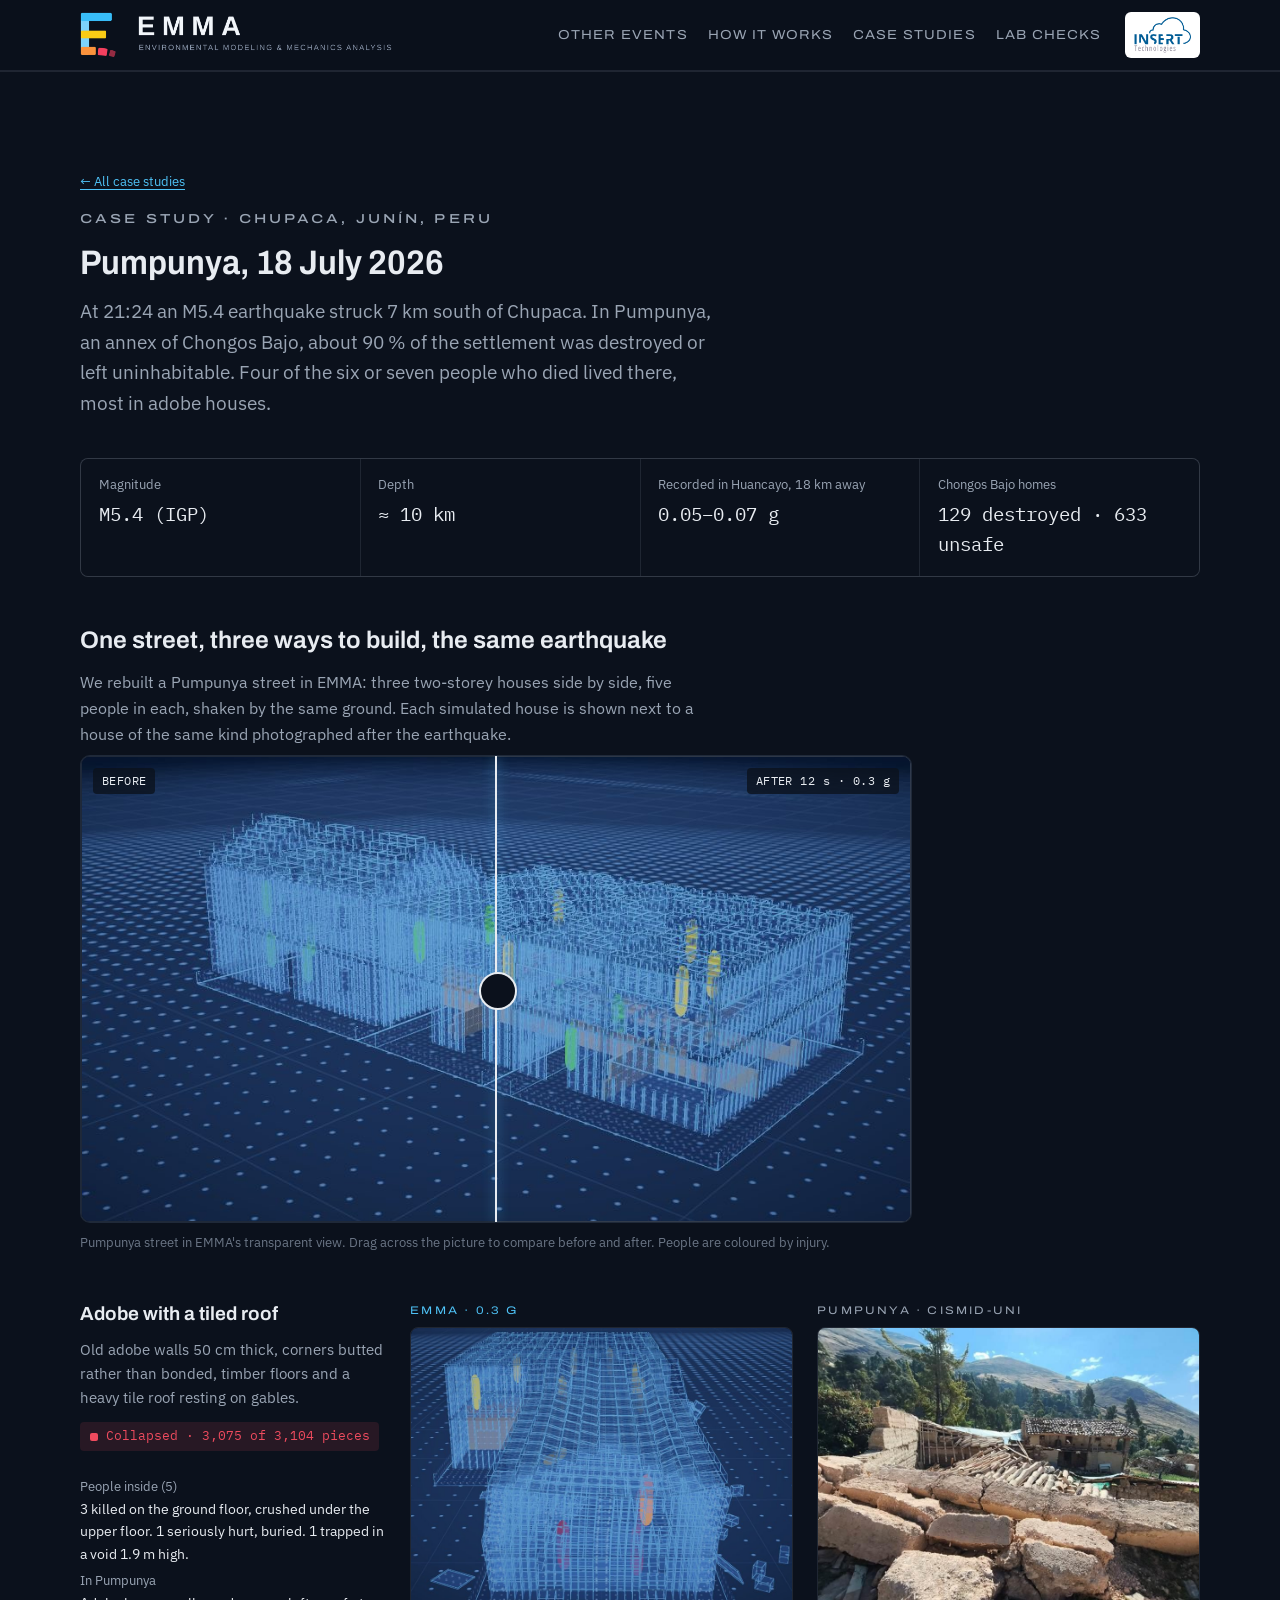
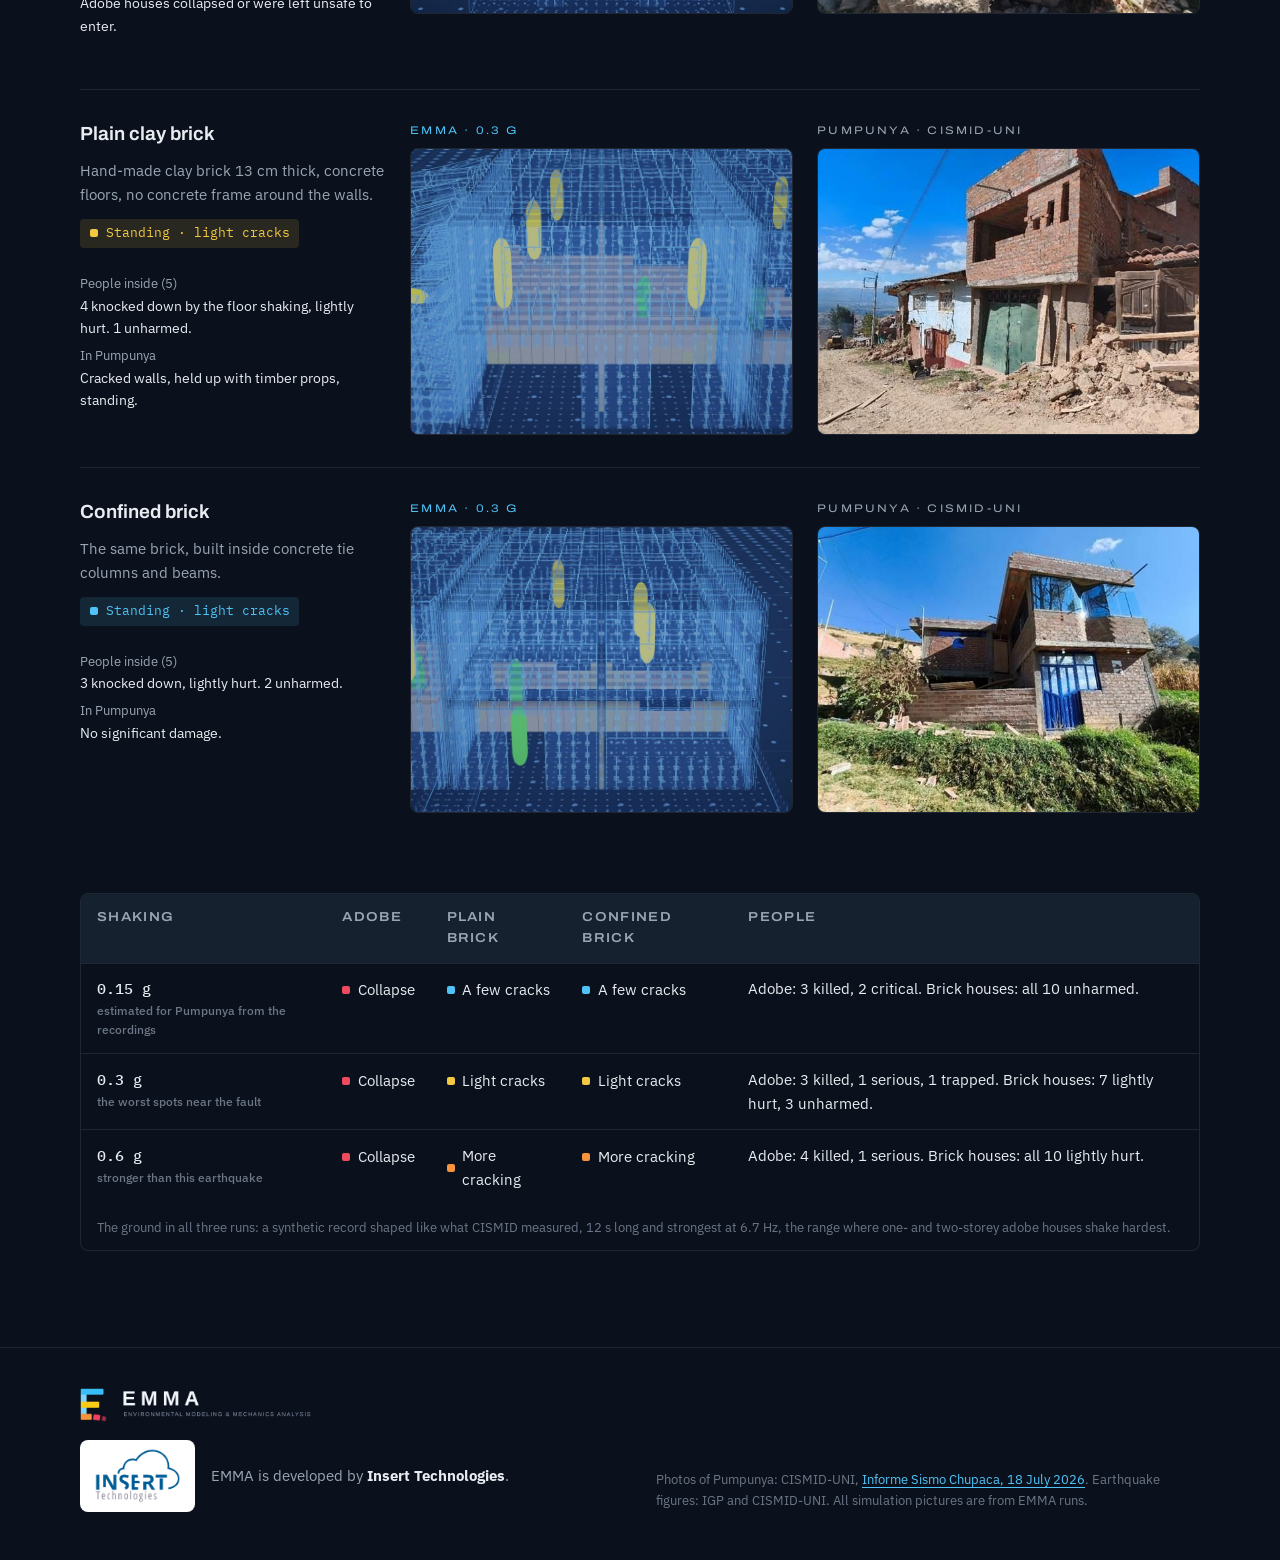
==== pumpunya.html @ f1892a63 "Page comments: one wave then the collapse as the hero video, reworded opening and steps, "Any struct" ====
<!doctype html>
<html lang="en">
<head>
<meta charset="utf-8">
<meta name="viewport" content="width=device-width, initial-scale=1, viewport-fit=cover">
<meta name="theme-color" content="#0b111c">
<meta property="og:title" content="Pumpunya, Peru: one street, three ways to build · EMMA">
<meta property="og:description" content="The Chupaca M5.4 earthquake of 18 July 2026 rebuilt in EMMA: adobe, plain brick and confined brick houses side by side under the same shaking.">
<meta property="og:image" content="https://emmadynamics.com/assets/street-after.jpg">
<link rel="icon" type="image/png" href="assets/emma-icon.png">
<title>Pumpunya, Peru · EMMA</title>
<meta name="description" content="EMMA case study: Pumpunya, Chupaca, Peru, 18 July 2026. Adobe, plain brick and confined brick houses under the same earthquake.">
<link rel="preconnect" href="https://fonts.googleapis.com">
<link rel="preconnect" href="https://fonts.gstatic.com" crossorigin>
<link rel="stylesheet" href="https://fonts.googleapis.com/css2?family=Archivo:wdth,wght@62..125,300..800&family=IBM+Plex+Mono:wght@400;500&family=IBM+Plex+Sans:wght@400;500;600&display=swap">
<link rel="stylesheet" href="assets/site.css">
</head>
<body>

<header class="top">
  <div class="wrap">
    <a href="index.html" aria-label="EMMA, the main page"><img class="lockup" src="assets/emma-lockup-horizontal-dark.png" alt="EMMA - Environmental Modeling &amp; Mechanics Analysis" width="1200" height="177"></a>
    <div class="right">
      <nav aria-label="Sections">
        <a href="index.html#events">Other events</a>
        <a href="index.html#how">How it works</a>
        <a href="index.html#cases">Case studies</a>
        <a href="index.html#checks">Lab checks</a>
      </nav>
      <a class="maker" href="#made-by" aria-label="Insert Technologies"><img src="assets/insert-tech-logo.png" alt="Insert Technologies" width="216" height="139"></a>
    </div>
  </div>
</header>

<main id="top">
  <section class="band" id="pumpunya">
    <div class="wrap">
      <a class="back" href="index.html#cases">&larr; All case studies</a>
      <div class="section-head">
        <span class="eyebrow">Case study · Chupaca, Junín, Peru</span>
        <h2>Pumpunya, 18 July 2026</h2>
        <p class="lead">At 21:24 an M5.4 earthquake struck 7 km south of Chupaca. In Pumpunya, an annex of Chongos Bajo, about 90&nbsp;% of the settlement was destroyed or left uninhabitable. Four of the six or seven people who died lived there, most in adobe houses.</p>
      </div>
      <dl class="facts">
        <div><dt>Magnitude</dt><dd>M5.4 (IGP)</dd></div>
        <div><dt>Depth</dt><dd>≈ 10 km</dd></div>
        <div><dt>Recorded in Huancayo, 18 km away</dt><dd>0.05–0.07 g</dd></div>
        <div><dt>Chongos Bajo homes</dt><dd>129 destroyed · 633 unsafe</dd></div>
      </dl>

      <div class="section-head" style="margin-bottom:0.5rem">
        <h3 style="font-size:var(--s2)">One street, three ways to build, the same earthquake</h3>
        <p class="measure" style="color:var(--muted)">We rebuilt a Pumpunya street in EMMA: three two-storey houses side by side, five people in each, shaken by the same ground. Each simulated house is shown next to a house of the same kind photographed after the earthquake.</p>
      </div>

      <figure class="pic" style="margin:0 0 1rem; max-width:52rem">
        <div class="compare" id="compare" style="--cut: 50%">
          <img src="assets/street-before.jpg" alt="Simulated Pumpunya street before the earthquake: three two-storey houses, every person shown in green" width="960" height="540">
          <img class="after" src="assets/street-after.jpg" alt="The same street after 12 seconds of shaking: the adobe house on the left has come down, the two brick houses stand" width="960" height="540">
          <div class="divider" aria-hidden="true"></div>
          <span class="tag l">BEFORE</span>
          <span class="tag r">AFTER 12 s · 0.3 g</span>
          <input type="range" id="compare-range" min="0" max="100" value="50" aria-label="Drag to compare the street before and after the earthquake">
        </div>
        <figcaption>Pumpunya street in EMMA's transparent view. Drag across the picture to compare before and after. People are coloured by injury.</figcaption>
      </figure>

      <article class="house">
        <div class="about">
          <h3>Adobe with a tiled roof</h3>
          <p>Old adobe walls 50 cm thick, corners butted rather than bonded, timber floors and a heavy tile roof resting on gables.</p>
          <span class="verdict v-red">Collapsed · 3,075 of 3,104 pieces</span>
          <dl class="people">
            <dt>People inside (5)</dt><dd>3 killed on the ground floor, crushed under the upper floor. 1 seriously hurt, buried. 1 trapped in a void 1.9 m high.</dd>
            <dt>In Pumpunya</dt><dd>Adobe houses collapsed or were left unsafe to enter.</dd>
          </dl>
        </div>
        <figure class="pic"><div class="who sim">EMMA · 0.3 g</div><img src="assets/sim-adobe.jpg" alt="Simulated adobe house after the earthquake: the roof has dropped onto the ground floor; red figures inside" width="900" height="720" loading="lazy"></figure>
        <figure class="pic"><div class="who">Pumpunya · CISMID-UNI</div><img src="assets/real-adobe.jpg" alt="Collapsed adobe house in Pumpunya: walls fallen outward, tiled roof on the ground" width="850" height="638" loading="lazy"></figure>
      </article>

      <article class="house">
        <div class="about">
          <h3>Plain clay brick</h3>
          <p>Hand-made clay brick 13 cm thick, concrete floors, no concrete frame around the walls.</p>
          <span class="verdict v-yellow">Standing · light cracks</span>
          <dl class="people">
            <dt>People inside (5)</dt><dd>4 knocked down by the floor shaking, lightly hurt. 1 unharmed.</dd>
            <dt>In Pumpunya</dt><dd>Cracked walls, held up with timber props, standing.</dd>
          </dl>
        </div>
        <figure class="pic"><div class="who sim">EMMA · 0.3 g</div><img src="assets/sim-brick.jpg" alt="Simulated plain brick house after the earthquake, standing, people inside shown in yellow" width="800" height="760" loading="lazy"></figure>
        <figure class="pic"><div class="who">Pumpunya · CISMID-UNI</div><img src="assets/real-brick.jpg" alt="Two-storey unconfined brick house in Pumpunya, cracked and propped" width="576" height="432" loading="lazy"></figure>
      </article>

      <article class="house">
        <div class="about">
          <h3>Confined brick</h3>
          <p>The same brick, built inside concrete tie columns and beams.</p>
          <span class="verdict v-cyan">Standing · light cracks</span>
          <dl class="people">
            <dt>People inside (5)</dt><dd>3 knocked down, lightly hurt. 2 unharmed.</dd>
            <dt>In Pumpunya</dt><dd>No significant damage.</dd>
          </dl>
        </div>
        <figure class="pic"><div class="who sim">EMMA · 0.3 g</div><img src="assets/sim-confined.jpg" alt="Simulated confined brick house after the earthquake, standing, people inside shown in green and yellow" width="840" height="750" loading="lazy"></figure>
        <figure class="pic"><div class="who">Pumpunya · CISMID-UNI</div><img src="assets/real-confined.jpg" alt="Two-storey confined brick house in Pumpunya with no significant damage" width="576" height="432" loading="lazy"></figure>
      </article>

      <div class="levels-wrap">
        <table>
          <caption class="caption" style="caption-side:bottom; text-align:left; padding:0.75rem 1rem">The ground in all three runs: a synthetic record shaped like what CISMID measured, 12 s long and strongest at 6.7 Hz, the range where one- and two-storey adobe houses shake hardest.</caption>
          <thead>
            <tr><th scope="col">Shaking</th><th scope="col">Adobe</th><th scope="col">Plain brick</th><th scope="col">Confined brick</th><th scope="col">People</th></tr>
          </thead>
          <tbody>
            <tr>
              <th scope="row">0.15 g<small>estimated for Pumpunya from the recordings</small></th>
              <td><span class="cell c-red">Collapse</span></td><td><span class="cell c-cyan">A few cracks</span></td><td><span class="cell c-cyan">A few cracks</span></td>
              <td>Adobe: 3 killed, 2 critical. Brick houses: all 10 unharmed.</td>
            </tr>
            <tr>
              <th scope="row">0.3 g<small>the worst spots near the fault</small></th>
              <td><span class="cell c-red">Collapse</span></td><td><span class="cell c-yellow">Light cracks</span></td><td><span class="cell c-yellow">Light cracks</span></td>
              <td>Adobe: 3 killed, 1 serious, 1 trapped. Brick houses: 7 lightly hurt, 3 unharmed.</td>
            </tr>
            <tr>
              <th scope="row">0.6 g<small>stronger than this earthquake</small></th>
              <td><span class="cell c-red">Collapse</span></td><td><span class="cell c-orange">More cracking</span></td><td><span class="cell c-orange">More cracking</span></td>
              <td>Adobe: 4 killed, 1 serious. Brick houses: all 10 lightly hurt.</td>
            </tr>
          </tbody>
        </table>
      </div>
    </div>
  </section>

</main>

<footer>
  <div class="wrap">
    <div class="brand">
      <img class="lockup" src="assets/emma-lockup-horizontal-dark.png" alt="EMMA - Environmental Modeling &amp; Mechanics Analysis" width="1200" height="177" loading="lazy">
      <div class="made-by" id="made-by">
        <span class="maker"><img src="assets/insert-tech-logo.png" alt="Insert Technologies" width="216" height="139" loading="lazy"></span>
        <p>EMMA is developed by <b style="color:var(--fg)">Insert Technologies</b>.</p>
      </div>
    </div>
    <p>Photos of Pumpunya: CISMID-UNI, <a href="https://www.cismid.uni.edu.pe/wp-content/uploads/2026/08/Informe_SismoChupaca_20260718_v2.pdf">Informe Sismo Chupaca, 18 July 2026</a>. Earthquake figures: IGP and CISMID-UNI. All simulation pictures are from EMMA runs.</p>
  </div>
</footer>

<script>
(function () {
  var box = document.getElementById('compare');
  var range = document.getElementById('compare-range');
  if (!box || !range) return;
  var tagL = box.querySelector('.tag.l'), tagR = box.querySelector('.tag.r');
  function set(v) {
    box.style.setProperty('--cut', v + '%');
    // A label stays only while its side of the picture is showing.
    if (tagL) tagL.style.opacity = v < 18 ? 0 : 1;
    if (tagR) tagR.style.opacity = v > 82 ? 0 : 1;
  }
  range.addEventListener('input', function () { set(range.value); });
  set(range.value);
})();
</script>

</body>
</html>
---- assets/site.css ----
/* Layout: the page reads like one of EMMA's own run reports - a dark review screen, a damage
   ramp from cyan (intact) to red (lost) as the only accent, and the numbers set in mono. */
:root {
  --bg: #0b111c;        /* the app's backdrop */
  --panel: #111a28;
  --panel-2: #16212f;
  --line: rgba(214, 226, 240, 0.10);
  --fg: #e8ecf1;
  --muted: #9aa5b4;
  --faint: #6b7686;
  --cyan: #4fc3f7;
  --yellow: #f5c842;
  --orange: #f5943c;
  --red: #ee4b5e;
  --ramp: linear-gradient(90deg, var(--cyan), var(--yellow) 33%, var(--orange) 66%, var(--red));

  --display: "Archivo", "Helvetica Neue", Arial, sans-serif;
  --body: "IBM Plex Sans", "Helvetica Neue", Arial, sans-serif;
  --mono: "IBM Plex Mono", ui-monospace, Menlo, monospace;

  --s-1: 0.8125rem; --s0: 1rem; --s1: 1.1875rem; --s2: 1.5rem; --s3: 2.125rem; --s4: clamp(2.25rem, 5.2vw, 3.875rem);
  --wrap: 72rem;
  color-scheme: dark;
}
* { box-sizing: border-box; }
html { scroll-behavior: smooth; }
@media (prefers-reduced-motion: reduce) { html { scroll-behavior: auto; } *, *::before, *::after { animation: none !important; transition: none !important; } }
body {
  background: var(--bg); color: var(--fg);
  font-family: var(--body); font-size: var(--s0); line-height: 1.6;
  -webkit-font-smoothing: antialiased;
}
body::before { content: ""; position: fixed; inset: 0 0 auto; height: env(safe-area-inset-top, 0px); z-index: 10; background: var(--bg); }
a { color: var(--cyan); text-underline-offset: 3px; }
a:focus-visible, button:focus-visible, input:focus-visible { outline: 2px solid var(--yellow); outline-offset: 3px; }
img { display: block; max-width: 100%; height: auto; }

.wrap {
  max-width: var(--wrap); margin-inline: auto;
  padding-left: max(16px, env(safe-area-inset-left, 0px));
  padding-right: max(16px, env(safe-area-inset-right, 0px));
}
.band { padding-block: clamp(3.5rem, 8vw, 6rem); border-top: 1px solid var(--line); }
.band.alt { background: var(--panel); }

.eyebrow {
  font-family: var(--display); font-stretch: 125%; font-weight: 500;
  font-size: var(--s-1); letter-spacing: 0.24em; text-transform: uppercase; color: var(--muted);
}
h1, h2, h3 { font-family: var(--display); text-wrap: balance; margin: 0; }
h1 { font-size: var(--s4); font-weight: 700; font-stretch: 88%; line-height: 1.04; letter-spacing: -0.01em; }
h2 { font-size: var(--s3); font-weight: 650; font-stretch: 92%; line-height: 1.12; }
h3 { font-size: var(--s1); font-weight: 650; line-height: 1.3; }
p { margin: 0; }
.lead { font-size: var(--s1); color: var(--muted); max-width: 40rem; }
.measure { max-width: 40rem; }
.mono { font-family: var(--mono); font-variant-numeric: tabular-nums; }
.ramp { height: 3px; background: var(--ramp); border-radius: 2px; }

/* Header */
.top { position: sticky; top: env(safe-area-inset-top, 0px); z-index: 5; background: color-mix(in srgb, var(--bg) 88%, transparent); backdrop-filter: blur(10px); border-bottom: 1px solid var(--line); }
.top .wrap { display: flex; align-items: center; justify-content: space-between; gap: 1rem; padding-block: 0.75rem; }
.top .lockup { height: 46px; width: auto; }
@media (max-width: 480px) { .top .lockup { height: 36px; } }
.top nav { display: flex; gap: 1.25rem; flex-wrap: wrap; }
.top nav a { color: var(--muted); text-decoration: none; font-size: var(--s-1); letter-spacing: 0.08em; text-transform: uppercase; font-family: var(--display); font-stretch: 112%; }
.top nav a:hover { color: var(--fg); }
@media (max-width: 640px) { .top nav { display: none; } }

/* Hero */
.hero { padding-block: clamp(2.5rem, 6vw, 4.5rem) clamp(3rem, 7vw, 5rem); }
.hero-grid { display: grid; grid-template-columns: minmax(0, 5fr) minmax(0, 7fr); gap: clamp(2rem, 4vw, 3.5rem); align-items: center; }
.hero-logo { padding-bottom: clamp(2rem, 4.5vw, 3.25rem); }
.hero-logo img { width: min(100%, 44rem); height: auto; }
.hero-text { display: flex; flex-direction: column; gap: 1.25rem; min-width: 0; }
.hero-text .ramp { width: 7rem; }
.actions { display: flex; gap: 0.75rem; flex-wrap: wrap; padding-top: 0.5rem; }
.btn { display: inline-flex; align-items: center; gap: 0.5rem; padding: 0.7rem 1.1rem; border-radius: 6px; text-decoration: none; font-weight: 600; font-size: 0.9375rem; }
.btn.primary { background: var(--cyan); color: #06121c; }
.btn.primary:hover { background: #7dd4fa; }
.btn.ghost { color: var(--fg); border: 1px solid var(--line); }
.btn.ghost:hover { border-color: var(--muted); }
@media (max-width: 880px) { .hero-grid { grid-template-columns: minmax(0, 1fr); } }

/* Before / after */
.compare { position: relative; border-radius: 10px; overflow: hidden; border: 1px solid var(--line); background: #0a1424; aspect-ratio: 16 / 9; max-width: 100%; user-select: none; }
.compare img { position: absolute; inset: 0; width: 100%; height: 100%; object-fit: cover; }
.compare .after { clip-path: inset(0 0 0 var(--cut, 50%)); }
.compare .divider { position: absolute; top: 0; bottom: 0; left: var(--cut, 50%); width: 2px; margin-left: -1px; background: var(--fg); box-shadow: 0 0 12px rgba(79, 195, 247, 0.7); pointer-events: none; }
.compare .divider::after { content: ""; position: absolute; top: 50%; left: 50%; width: 34px; height: 34px; margin: -17px 0 0 -17px; border-radius: 50%; background: var(--bg); border: 2px solid var(--fg); }
.compare .tag { transition: opacity 0.2s; position: absolute; top: 0.75rem; padding: 0.2rem 0.55rem; border-radius: 4px; background: rgba(11, 17, 28, 0.78); font-family: var(--mono); font-size: 0.75rem; letter-spacing: 0.04em; color: var(--fg); pointer-events: none; }
.compare .tag.l { left: 0.75rem; }
.compare .tag.r { right: 0.75rem; }
.compare input[type="range"] { position: absolute; inset: 0; width: 100%; height: 100%; margin: 0; opacity: 0; cursor: ew-resize; }
.compare:has(input:focus-visible) { outline: 2px solid var(--yellow); outline-offset: 3px; }
figcaption, .caption { font-size: var(--s-1); color: var(--faint); padding-top: 0.6rem; }

/* Run numbers */
.run { display: grid; grid-template-columns: repeat(5, minmax(0, 1fr)); border-block: 1px solid var(--line); }
.run div { padding: 1.1rem 1rem; border-left: 1px solid var(--line); min-width: 0; }
.run div:first-child { border-left: 0; padding-left: 0; }
.run b { display: block; font-family: var(--mono); font-weight: 500; font-size: var(--s2); color: var(--fg); font-variant-numeric: tabular-nums; }
.run span { font-size: var(--s-1); color: var(--muted); }
@media (max-width: 880px) {
  .run { grid-template-columns: repeat(2, minmax(0, 1fr)); }
  .run div { border-left: 0; border-top: 1px solid var(--line); padding-left: 0; }
  .run div:nth-child(-n+2) { border-top: 0; }
}

/* Case study */
.section-head { display: flex; flex-direction: column; gap: 0.9rem; margin-bottom: 2.5rem; }
.facts { display: grid; grid-template-columns: repeat(4, minmax(0, 1fr)); gap: 1px; background: var(--line); border: 1px solid var(--line); border-radius: 8px; overflow: hidden; margin-bottom: 3rem; }
.facts div { background: var(--bg); padding: 1rem 1.1rem; min-width: 0; }
.band.alt .facts div { background: var(--panel); }
.facts dt { font-size: var(--s-1); color: var(--muted); }
.facts dd { margin: 0.2rem 0 0; font-family: var(--mono); font-size: var(--s1); }
@media (max-width: 760px) { .facts { grid-template-columns: repeat(2, minmax(0, 1fr)); } }

.house { display: grid; grid-template-columns: minmax(0, 4fr) minmax(0, 5fr) minmax(0, 5fr); gap: 1.5rem; padding-block: 2rem; border-top: 1px solid var(--line); align-items: start; }
.house:first-of-type { border-top: 0; }
.house .about { display: flex; flex-direction: column; gap: 0.75rem; min-width: 0; }
.house .about p { color: var(--muted); font-size: 0.9375rem; }
.verdict { display: inline-flex; align-items: center; gap: 0.5rem; font-family: var(--mono); font-size: 0.8125rem; padding: 0.25rem 0.6rem; border-radius: 4px; width: fit-content; }
.verdict::before { content: ""; width: 8px; height: 8px; border-radius: 2px; background: currentColor; }
.v-red { color: var(--red); background: rgba(238, 75, 94, 0.12); }
.v-yellow { color: var(--yellow); background: rgba(245, 200, 66, 0.12); }
.v-cyan { color: var(--cyan); background: rgba(79, 195, 247, 0.12); }
.people { font-size: 0.875rem; color: var(--fg); }
.people dt { color: var(--muted); font-size: var(--s-1); }
.people dd { margin: 0 0 0.4rem; }
.pic { margin: 0; min-width: 0; }
.pic img { width: 100%; aspect-ratio: 4 / 3; object-fit: cover; border-radius: 8px; border: 1px solid var(--line); }
.pic .who { font-family: var(--display); font-stretch: 118%; font-size: 0.6875rem; letter-spacing: 0.2em; text-transform: uppercase; color: var(--muted); padding-bottom: 0.5rem; }
.pic .who.sim { color: var(--cyan); }
@media (max-width: 880px) { .house { grid-template-columns: minmax(0, 1fr) minmax(0, 1fr); } .house .about { grid-column: 1 / -1; } }
@media (max-width: 520px) { .house { grid-template-columns: minmax(0, 1fr); } }

/* Shaking levels */
.levels-wrap { overflow-x: auto; margin-top: 3rem; border: 1px solid var(--line); border-radius: 8px; }
table { border-collapse: collapse; width: 100%; min-width: 40rem; font-size: 0.9375rem; }
th, td { text-align: left; padding: 0.85rem 1rem; border-top: 1px solid var(--line); vertical-align: top; }
thead th { border-top: 0; font-family: var(--display); font-stretch: 112%; font-weight: 600; font-size: var(--s-1); letter-spacing: 0.1em; text-transform: uppercase; color: var(--muted); background: var(--panel-2); }
tbody th { font-family: var(--mono); font-weight: 500; white-space: nowrap; }
tbody th small { display: block; font-family: var(--body); color: var(--faint); font-size: 0.75rem; white-space: normal; }
.cell { display: inline-flex; align-items: center; gap: 0.45rem; }
.cell::before { content: ""; width: 8px; height: 8px; border-radius: 2px; background: var(--dot); flex: none; }
.c-red { --dot: var(--red); } .c-yellow { --dot: var(--yellow); } .c-cyan { --dot: var(--cyan); } .c-orange { --dot: var(--orange); }

/* Other events */
.events { display: grid; grid-template-columns: minmax(0, 1fr) minmax(0, 1fr); gap: 2rem; }
.event { display: flex; flex-direction: column; gap: 1rem; min-width: 0; }
.event .pair { display: grid; grid-template-columns: minmax(0, 1fr) minmax(0, 1fr); gap: 0.5rem; }
.event img { width: 100%; aspect-ratio: 1 / 1; object-fit: cover; border-radius: 8px; border: 1px solid var(--line); }
.event .wide img { aspect-ratio: 2 / 1; }
.event p { color: var(--muted); font-size: 0.9375rem; }
.event .mono { color: var(--fg); font-size: 0.875rem; }
@media (max-width: 880px) { .events { grid-template-columns: minmax(0, 1fr); } }

/* How it works - a real sequence, so it is numbered */
.steps { display: grid; grid-template-columns: repeat(4, minmax(0, 1fr)); gap: 0; counter-reset: step; }
.step { padding: 1.5rem 1.25rem 1.5rem 0; border-top: 3px solid var(--c); min-width: 0; }
.step + .step { padding-left: 1.25rem; }
.step:nth-child(1) { --c: var(--cyan); } .step:nth-child(2) { --c: var(--yellow); } .step:nth-child(3) { --c: var(--orange); } .step:nth-child(4) { --c: var(--red); }
.step .n { font-family: var(--mono); color: var(--c); font-size: var(--s-1); }
.step h3 { padding-block: 0.35rem 0.6rem; }
.step p { color: var(--muted); font-size: 0.9375rem; }
@media (max-width: 880px) { .steps { grid-template-columns: repeat(2, minmax(0, 1fr)); row-gap: 1.5rem; } .step:nth-child(3) { padding-left: 0; } }
@media (max-width: 520px) { .steps { grid-template-columns: minmax(0, 1fr); } .step + .step { padding-left: 0; } }

/* Lab checks + scope */
.two { display: grid; grid-template-columns: minmax(0, 1fr) minmax(0, 1fr); gap: clamp(2rem, 5vw, 4rem); }
@media (max-width: 880px) { .two { grid-template-columns: minmax(0, 1fr); } }
.checks { list-style: none; margin: 1.5rem 0 0; padding: 0; display: flex; flex-direction: column; }
.checks li { padding-block: 0.9rem; border-top: 1px solid var(--line); display: grid; grid-template-columns: minmax(0, 1fr) auto; gap: 0.25rem 1rem; }
.checks li:first-child { border-top: 0; }
.checks b { font-weight: 600; }
.checks span { color: var(--muted); font-size: 0.875rem; grid-column: 1; }
.checks .mono { grid-column: 2; grid-row: 1 / span 2; align-self: center; color: var(--fg); font-size: 0.875rem; text-align: right; }
.scope { display: flex; flex-direction: column; gap: 1.25rem; margin-top: 1.5rem; }
.scope h3 { font-size: var(--s0); font-family: var(--display); font-stretch: 112%; letter-spacing: 0.12em; text-transform: uppercase; }
.scope ul { margin: 0.5rem 0 0; padding-left: 1.1rem; color: var(--muted); display: flex; flex-direction: column; gap: 0.4rem; }
.scope .for h3 { color: var(--cyan); }
.scope .not h3 { color: var(--orange); }

/* Video */
.video { display: block; width: 100%; aspect-ratio: 16 / 9; max-width: 100%; border-radius: 10px; border: 1px solid var(--line); background: #05080e; object-fit: cover; }
.watch { display: grid; grid-template-columns: minmax(0, 8fr) minmax(0, 4fr); gap: clamp(1.5rem, 3vw, 2.5rem); align-items: end; }
.watch .side { display: flex; flex-direction: column; gap: 1rem; min-width: 0; }
.watch .side p { color: var(--muted); }
.watch ul { margin: 0; padding: 0; list-style: none; display: flex; flex-direction: column; gap: 0.55rem; font-size: 0.9375rem; }
.watch li { display: flex; gap: 0.6rem; align-items: baseline; }
.watch li i { width: 8px; height: 8px; border-radius: 2px; flex: none; transform: translateY(-1px); }
@media (max-width: 880px) { .watch { grid-template-columns: minmax(0, 1fr); } }
.workflow { margin-top: 2.75rem; }

/* QR start screen: shown when the page is opened with #qr, for the projector */
.qr-start { position: fixed; inset: 0; z-index: 50; background: var(--bg); display: flex; align-items: center; justify-content: center;
  padding: max(24px, env(safe-area-inset-top, 0px)) max(16px, env(safe-area-inset-right, 0px)) max(24px, env(safe-area-inset-bottom, 0px)) max(16px, env(safe-area-inset-left, 0px)); overflow-y: auto; }
.qr-inner { display: grid; grid-template-columns: auto minmax(0, 26rem); gap: clamp(2rem, 6vw, 5rem); align-items: center; }
.qr-code { background: #fff; padding: 18px; border-radius: 14px; width: min(78vw, 56vh, 440px); aspect-ratio: 1 / 1; }
.qr-code svg { display: block; width: 100%; height: 100%; }
.qr-text { display: flex; flex-direction: column; gap: 1.25rem; min-width: 0; }
.qr-text img { width: 100%; max-width: 26rem; height: auto; }
.qr-text .ramp { width: 7rem; }
.qr-text p { color: var(--muted); font-size: var(--s1); }
.qr-text .url { font-family: var(--mono); font-size: 0.875rem; color: var(--fg); word-break: break-all; }
.qr-text button { width: fit-content; cursor: pointer; border: 0; font: inherit; }
@media (max-width: 760px) { .qr-inner { grid-template-columns: minmax(0, 1fr); justify-items: center; text-align: center; } .qr-text { align-items: center; } }

/* Insert Technologies: its navy logo sits on a white panel */
.maker { display: inline-flex; align-items: center; background: #fff; border-radius: 6px; padding: 4px 8px; line-height: 0; }
.maker img { height: 38px; width: auto; }
@media (max-width: 480px) { .maker img { height: 30px; } }
.top .right { display: flex; align-items: center; gap: 1.5rem; }
.made-by { display: flex; align-items: center; gap: 1rem; flex-wrap: wrap; }
.made-by .maker { padding: 8px 14px; border-radius: 8px; }
.made-by .maker img { height: 56px; }
.made-by p { color: var(--muted); font-size: 0.9375rem; max-width: 22rem; }

/* Footer */
footer { border-top: 1px solid var(--line); padding-block: 2.5rem 3rem; }
footer .wrap { display: flex; flex-wrap: wrap; justify-content: space-between; align-items: flex-end; gap: 1.5rem; }
footer .brand { display: flex; flex-direction: column; align-items: flex-start; gap: 1.1rem; }
footer .brand img.lockup { height: 34px; width: auto; }
footer .brand img.powered { height: 13px; width: auto; }
footer p { font-size: var(--s-1); color: var(--faint); max-width: 34rem; }
/* What the Claude page host used to add: margins, safe areas, hidden */
:root { padding-top: env(safe-area-inset-top, 0px); padding-bottom: env(safe-area-inset-bottom, 0px); }
body { margin: 0; }
[hidden] { display: none !important; }

/* Case studies: a card per case on the main page, opening its own page. */
.cases { display: grid; grid-template-columns: repeat(auto-fill, minmax(min(100%, 22rem), 1fr)); gap: 2rem; }
a.case { display: flex; flex-direction: column; gap: 0.9rem; color: inherit; text-decoration: none; border: 1px solid var(--line); border-radius: 12px; padding: 1rem; background: rgba(255,255,255,0.02); transition: border-color 0.2s, transform 0.2s; }
a.case:hover, a.case:focus-visible { border-color: var(--cyan, #5ad1e6); transform: translateY(-2px); }
a.case img { width: 100%; aspect-ratio: 16 / 9; object-fit: cover; border-radius: 8px; border: 1px solid var(--line); }
a.case p { color: var(--muted); font-size: 0.9375rem; margin: 0; }
a.case .mono { color: var(--fg); font-size: 0.875rem; }
a.case .open { margin-top: auto; align-self: flex-start; }
.back { display: inline-block; margin-bottom: 1rem; font-size: var(--s-1); }
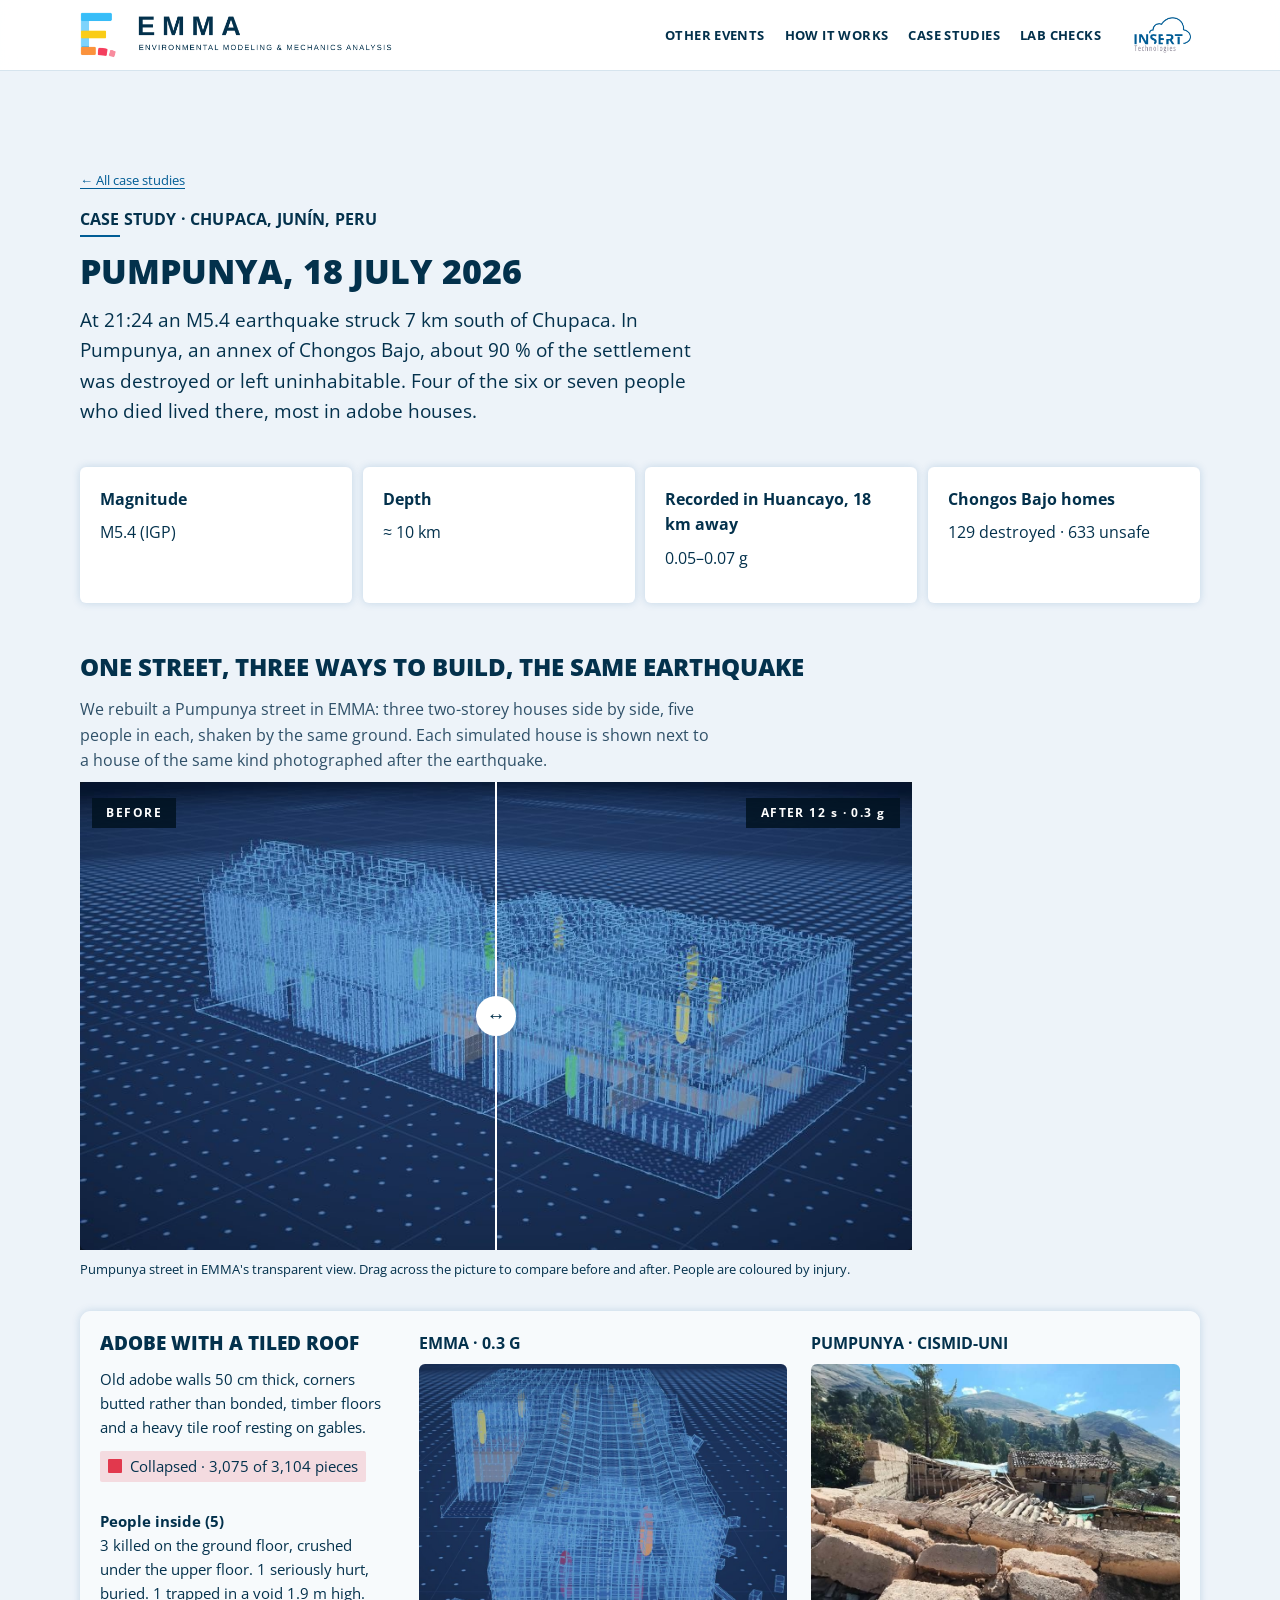
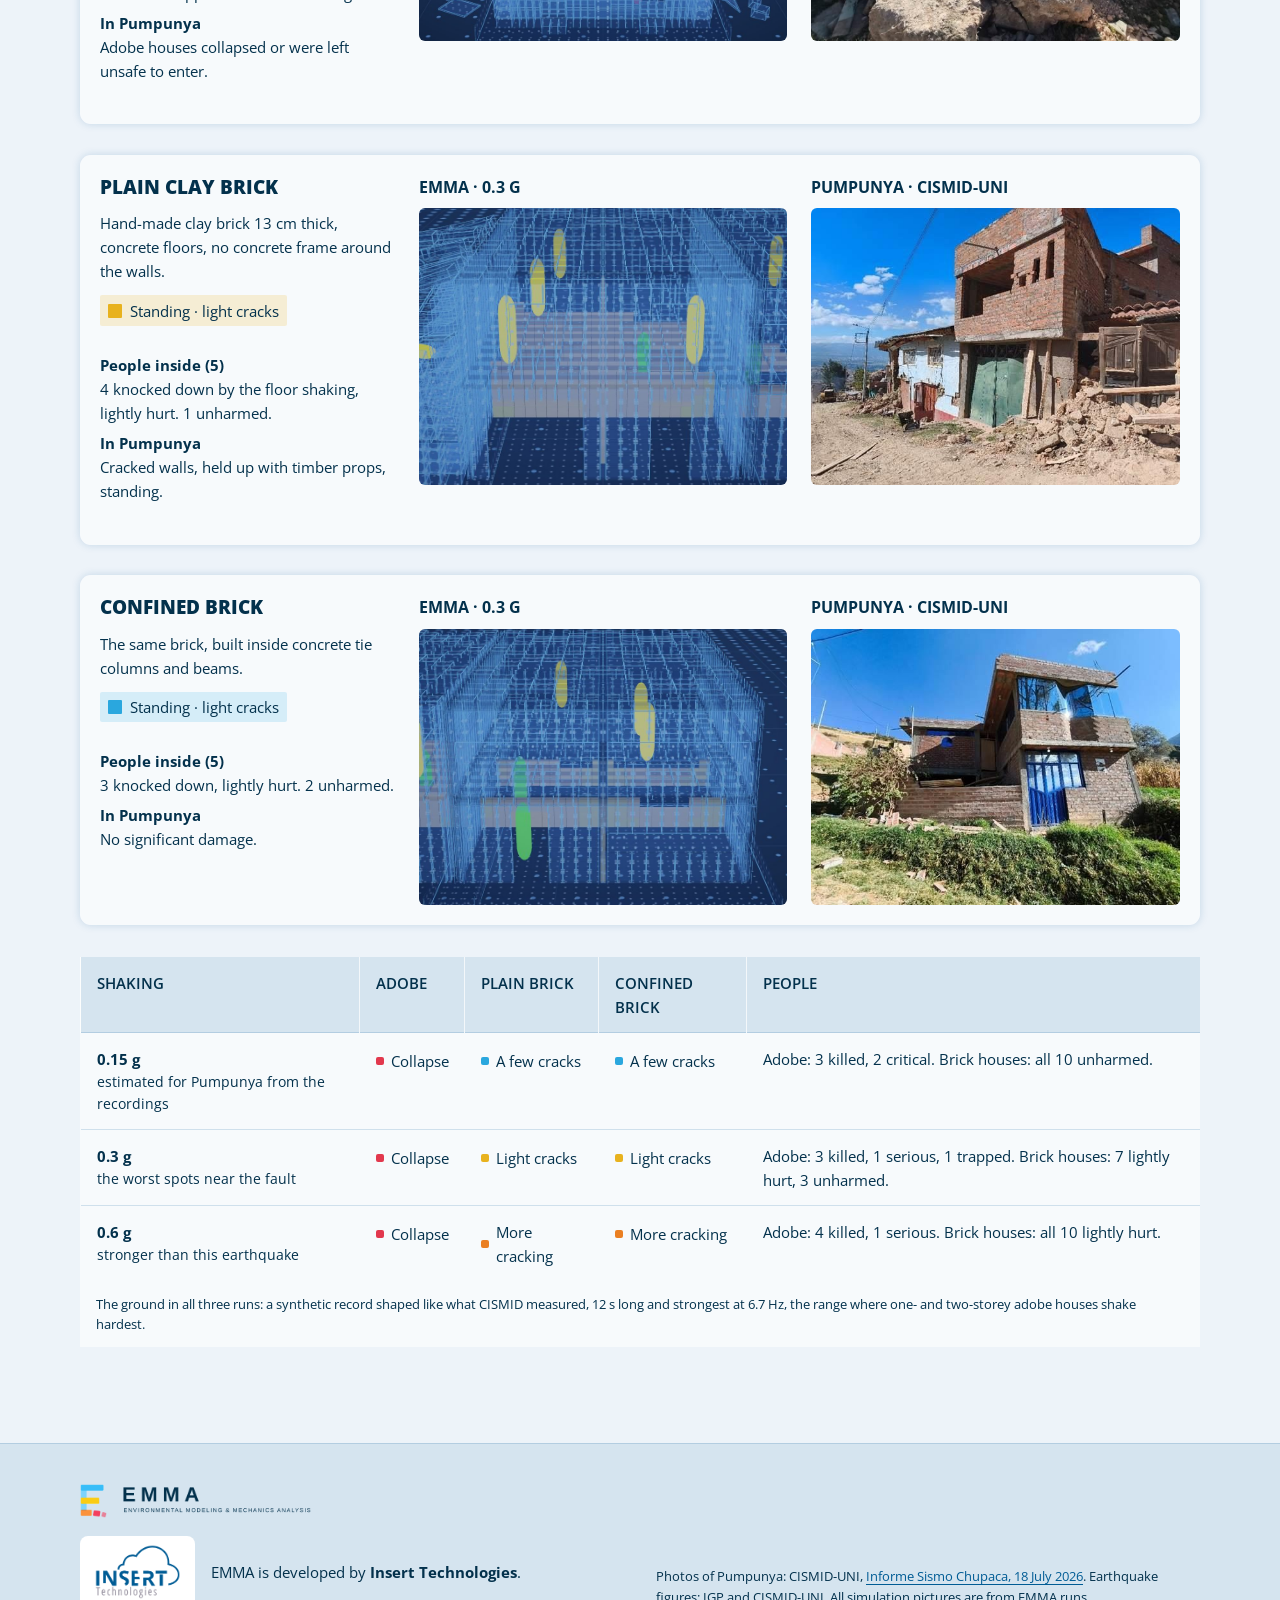
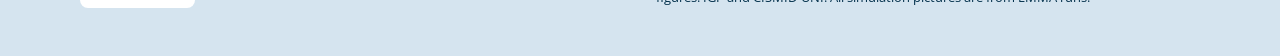
==== commit 2f69d107: "Page design in Insert Technologies' own style: white-to-pale-blue ground, navy text, Open Sans with " ====
--- a/pumpunya.html
+++ b/pumpunya.html
@@ -3,7 +3,7 @@
 <head>
 <meta charset="utf-8">
 <meta name="viewport" content="width=device-width, initial-scale=1, viewport-fit=cover">
-<meta name="theme-color" content="#0b111c">
+<meta name="theme-color" content="#f7fafe">
 <meta property="og:title" content="Pumpunya, Peru: one street, three ways to build · EMMA">
 <meta property="og:description" content="The Chupaca M5.4 earthquake of 18 July 2026 rebuilt in EMMA: adobe, plain brick and confined brick houses side by side under the same shaking.">
 <meta property="og:image" content="https://emmadynamics.com/assets/street-after.jpg">
@@ -12,14 +12,14 @@
 <meta name="description" content="EMMA case study: Pumpunya, Chupaca, Peru, 18 July 2026. Adobe, plain brick and confined brick houses under the same earthquake.">
 <link rel="preconnect" href="https://fonts.googleapis.com">
 <link rel="preconnect" href="https://fonts.gstatic.com" crossorigin>
-<link rel="stylesheet" href="https://fonts.googleapis.com/css2?family=Archivo:wdth,wght@62..125,300..800&family=IBM+Plex+Mono:wght@400;500&family=IBM+Plex+Sans:wght@400;500;600&display=swap">
+<link rel="stylesheet" href="https://fonts.googleapis.com/css2?family=Open+Sans:wght@400;600;700;800&display=swap">
 <link rel="stylesheet" href="assets/site.css">
 </head>
 <body>
 
 <header class="top">
   <div class="wrap">
-    <a href="index.html" aria-label="EMMA, the main page"><img class="lockup" src="assets/emma-lockup-horizontal-dark.png" alt="EMMA - Environmental Modeling &amp; Mechanics Analysis" width="1200" height="177"></a>
+    <a href="index.html" aria-label="EMMA, the main page"><img class="lockup" src="assets/emma-lockup-horizontal-light.png" alt="EMMA - Environmental Modeling &amp; Mechanics Analysis" width="1200" height="177"></a>
     <div class="right">
       <nav aria-label="Sections">
         <a href="index.html#events">Other events</a>
@@ -140,7 +140,7 @@
 <footer>
   <div class="wrap">
     <div class="brand">
-      <img class="lockup" src="assets/emma-lockup-horizontal-dark.png" alt="EMMA - Environmental Modeling &amp; Mechanics Analysis" width="1200" height="177" loading="lazy">
+      <img class="lockup" src="assets/emma-lockup-horizontal-light.png" alt="EMMA - Environmental Modeling &amp; Mechanics Analysis" width="1200" height="177" loading="lazy">
       <div class="made-by" id="made-by">
         <span class="maker"><img src="assets/insert-tech-logo.png" alt="Insert Technologies" width="216" height="139" loading="lazy"></span>
         <p>EMMA is developed by <b style="color:var(--fg)">Insert Technologies</b>.</p>
--- a/assets/site.css
+++ b/assets/site.css
@@ -1,38 +1,43 @@
-/* Layout: the page reads like one of EMMA's own run reports - a dark review screen, a damage
-   ramp from cyan (intact) to red (lost) as the only accent, and the numbers set in mono. */
+/* Layout: Insert Technologies' own page style - a white-to-pale-blue ground, navy text, bold
+   capitals for headings, navy buttons, white cards - with EMMA's damage ramp, cyan (intact) to
+   red (lost), kept for the steps and the damage marks. */
 :root {
-  --bg: #0b111c;        /* the app's backdrop */
-  --panel: #111a28;
-  --panel-2: #16212f;
-  --line: rgba(214, 226, 240, 0.10);
-  --fg: #e8ecf1;
-  --muted: #9aa5b4;
-  --faint: #6b7686;
-  --cyan: #4fc3f7;
-  --yellow: #f5c842;
-  --orange: #f5943c;
-  --red: #ee4b5e;
+  --bg: #f7fafe;        /* Insert's page, between #fff and #eef4fa */
+  --panel: #e4eef6;     /* a band: Insert's rgba(0, 91, 149, .10) on white */
+  --panel-2: #d5e4ef;
+  --card: #ffffff;
+  --line: rgba(0, 91, 149, 0.16);
+  --shadow: 0 0 9px rgba(0, 91, 149, 0.18);
+  --fg: #03314c;        /* Insert's navy */
+  --muted: #2f5068;
+  --faint: #5a7589;
+  --accent: #005c95;    /* Insert's blue */
+  --accent-2: #4894ce;
+  --cyan: #2aa7de;
+  --yellow: #e8b21e;
+  --orange: #ea7f22;
+  --red: #e2384d;
   --ramp: linear-gradient(90deg, var(--cyan), var(--yellow) 33%, var(--orange) 66%, var(--red));
 
-  --display: "Archivo", "Helvetica Neue", Arial, sans-serif;
-  --body: "IBM Plex Sans", "Helvetica Neue", Arial, sans-serif;
-  --mono: "IBM Plex Mono", ui-monospace, Menlo, monospace;
-
-  --s-1: 0.8125rem; --s0: 1rem; --s1: 1.1875rem; --s2: 1.5rem; --s3: 2.125rem; --s4: clamp(2.25rem, 5.2vw, 3.875rem);
+  --display: "Open Sans", "Helvetica Neue", Arial, sans-serif;
+  --body: "Open Sans", "Helvetica Neue", Arial, sans-serif;
+  --mono: "Open Sans", "Helvetica Neue", Arial, sans-serif;
+
+  --s-1: 0.8125rem; --s0: 1rem; --s1: 1.1875rem; --s2: 1.5rem; --s3: 2.125rem; --s4: clamp(2rem, 4.2vw, 3rem);
   --wrap: 72rem;
-  color-scheme: dark;
+  color-scheme: light;
 }
 * { box-sizing: border-box; }
 html { scroll-behavior: smooth; }
 @media (prefers-reduced-motion: reduce) { html { scroll-behavior: auto; } *, *::before, *::after { animation: none !important; transition: none !important; } }
 body {
-  background: var(--bg); color: var(--fg);
+  background: radial-gradient(ellipse at center top, #fff 0%, #fcfdff 45%, #f7fafe 70%, #eef4fa 100%) fixed var(--bg); color: var(--fg);
   font-family: var(--body); font-size: var(--s0); line-height: 1.6;
   -webkit-font-smoothing: antialiased;
 }
 body::before { content: ""; position: fixed; inset: 0 0 auto; height: env(safe-area-inset-top, 0px); z-index: 10; background: var(--bg); }
-a { color: var(--cyan); text-underline-offset: 3px; }
-a:focus-visible, button:focus-visible, input:focus-visible { outline: 2px solid var(--yellow); outline-offset: 3px; }
+a { color: var(--accent); text-underline-offset: 3px; }
+a:focus-visible, button:focus-visible, input:focus-visible { outline: 2px solid var(--accent-2); outline-offset: 3px; }
 img { display: block; max-width: 100%; height: auto; }
 
 .wrap {
@@ -40,31 +45,34 @@
   padding-left: max(16px, env(safe-area-inset-left, 0px));
   padding-right: max(16px, env(safe-area-inset-right, 0px));
 }
-.band { padding-block: clamp(3.5rem, 8vw, 6rem); border-top: 1px solid var(--line); }
+.band { padding-block: clamp(3.5rem, 8vw, 6rem); background: #edf3f9; }
 .band.alt { background: var(--panel); }
+.band + .band.alt, .band.alt + .band { border-top: 0; }
 
 .eyebrow {
-  font-family: var(--display); font-stretch: 125%; font-weight: 500;
-  font-size: var(--s-1); letter-spacing: 0.24em; text-transform: uppercase; color: var(--muted);
-}
-h1, h2, h3 { font-family: var(--display); text-wrap: balance; margin: 0; }
-h1 { font-size: var(--s4); font-weight: 700; font-stretch: 88%; line-height: 1.04; letter-spacing: -0.01em; }
-h2 { font-size: var(--s3); font-weight: 650; font-stretch: 92%; line-height: 1.12; }
-h3 { font-size: var(--s1); font-weight: 650; line-height: 1.3; }
+  font-family: var(--display); font-weight: 700;
+  font-size: 1rem; letter-spacing: 0.01em; text-transform: uppercase; color: var(--fg);
+  display: inline-block; width: fit-content; padding-bottom: 0.3rem;
+  background: linear-gradient(var(--accent), var(--accent)) no-repeat left bottom / 2.5rem 2px;
+}
+h1, h2, h3 { font-family: var(--display); text-wrap: balance; margin: 0; color: var(--fg); text-transform: uppercase; }
+h1 { font-size: var(--s4); font-weight: 800; line-height: 1.12; letter-spacing: 0.01em; }
+h2 { font-size: var(--s3); font-weight: 800; line-height: 1.15; }
+h3 { font-size: var(--s1); font-weight: 800; line-height: 1.3; }
 p { margin: 0; }
-.lead { font-size: var(--s1); color: var(--muted); max-width: 40rem; }
+.lead { font-size: var(--s1); color: var(--fg); max-width: 40rem; }
 .measure { max-width: 40rem; }
 .mono { font-family: var(--mono); font-variant-numeric: tabular-nums; }
-.ramp { height: 3px; background: var(--ramp); border-radius: 2px; }
+.ramp { height: 5px; background: var(--accent-2); border-radius: 0; }
 
 /* Header */
-.top { position: sticky; top: env(safe-area-inset-top, 0px); z-index: 5; background: color-mix(in srgb, var(--bg) 88%, transparent); backdrop-filter: blur(10px); border-bottom: 1px solid var(--line); }
+.top { position: sticky; top: env(safe-area-inset-top, 0px); z-index: 5; background: color-mix(in srgb, #fff 90%, transparent); backdrop-filter: blur(10px); border-bottom: 1px solid var(--line); }
 .top .wrap { display: flex; align-items: center; justify-content: space-between; gap: 1rem; padding-block: 0.75rem; }
 .top .lockup { height: 46px; width: auto; }
 @media (max-width: 480px) { .top .lockup { height: 36px; } }
 .top nav { display: flex; gap: 1.25rem; flex-wrap: wrap; }
-.top nav a { color: var(--muted); text-decoration: none; font-size: var(--s-1); letter-spacing: 0.08em; text-transform: uppercase; font-family: var(--display); font-stretch: 112%; }
-.top nav a:hover { color: var(--fg); }
+.top nav a { color: var(--fg); text-decoration: none; font-size: var(--s-1); font-weight: 700; letter-spacing: 0.03em; text-transform: uppercase; font-family: var(--display); }
+.top nav a:hover { color: var(--accent); }
 @media (max-width: 640px) { .top nav { display: none; } }
 
 /* Hero */
@@ -73,75 +81,66 @@
 .hero-logo { padding-bottom: clamp(2rem, 4.5vw, 3.25rem); }
 .hero-logo img { width: min(100%, 44rem); height: auto; }
 .hero-text { display: flex; flex-direction: column; gap: 1.25rem; min-width: 0; }
-.hero-text .ramp { width: 7rem; }
+.hero-text .ramp { width: 49px; }
 .actions { display: flex; gap: 0.75rem; flex-wrap: wrap; padding-top: 0.5rem; }
-.btn { display: inline-flex; align-items: center; gap: 0.5rem; padding: 0.7rem 1.1rem; border-radius: 6px; text-decoration: none; font-weight: 600; font-size: 0.9375rem; }
-.btn.primary { background: var(--cyan); color: #06121c; }
-.btn.primary:hover { background: #7dd4fa; }
-.btn.ghost { color: var(--fg); border: 1px solid var(--line); }
-.btn.ghost:hover { border-color: var(--muted); }
+.btn { display: inline-flex; align-items: center; gap: 0.5rem; padding: 0.65rem 0.75rem; border-radius: 5px; text-decoration: none; font-weight: 700; font-size: 0.9375rem; text-transform: uppercase; transition: background 0.3s, color 0.3s; }
+.btn.primary, .btn.ghost { background: var(--fg); color: #fff; }
+.btn.primary:hover, .btn.ghost:hover { background: rgba(0, 92, 149, 0.2); color: var(--fg); }
 @media (max-width: 880px) { .hero-grid { grid-template-columns: minmax(0, 1fr); } }
 
 /* Before / after */
-.compare { position: relative; border-radius: 10px; overflow: hidden; border: 1px solid var(--line); background: #0a1424; aspect-ratio: 16 / 9; max-width: 100%; user-select: none; }
+.compare { position: relative; border-radius: 0; overflow: hidden; background: #0a1424; aspect-ratio: 16 / 9; max-width: 100%; user-select: none; }
 .compare img { position: absolute; inset: 0; width: 100%; height: 100%; object-fit: cover; }
 .compare .after { clip-path: inset(0 0 0 var(--cut, 50%)); }
-.compare .divider { position: absolute; top: 0; bottom: 0; left: var(--cut, 50%); width: 2px; margin-left: -1px; background: var(--fg); box-shadow: 0 0 12px rgba(79, 195, 247, 0.7); pointer-events: none; }
-.compare .divider::after { content: ""; position: absolute; top: 50%; left: 50%; width: 34px; height: 34px; margin: -17px 0 0 -17px; border-radius: 50%; background: var(--bg); border: 2px solid var(--fg); }
-.compare .tag { transition: opacity 0.2s; position: absolute; top: 0.75rem; padding: 0.2rem 0.55rem; border-radius: 4px; background: rgba(11, 17, 28, 0.78); font-family: var(--mono); font-size: 0.75rem; letter-spacing: 0.04em; color: var(--fg); pointer-events: none; }
+.compare .divider { position: absolute; top: 0; bottom: 0; left: var(--cut, 50%); width: 2px; margin-left: -1px; background: #fff; pointer-events: none; }
+.compare .divider::after { content: "\2194"; position: absolute; top: 50%; left: 50%; width: 40px; height: 40px; margin: -20px 0 0 -20px; border-radius: 50%; background: #fff; color: var(--fg); display: grid; place-items: center; font-size: 1.2rem; }
+.compare .tag { transition: opacity 0.2s; position: absolute; top: 1rem; padding: 0.35rem 0.9rem; border-radius: 0; background: rgba(0, 18, 32, 0.85); font-weight: 700; font-size: 0.75rem; letter-spacing: 0.12em; color: #fff; pointer-events: none; }
 .compare .tag.l { left: 0.75rem; }
 .compare .tag.r { right: 0.75rem; }
 .compare input[type="range"] { position: absolute; inset: 0; width: 100%; height: 100%; margin: 0; opacity: 0; cursor: ew-resize; }
 .compare:has(input:focus-visible) { outline: 2px solid var(--yellow); outline-offset: 3px; }
-figcaption, .caption { font-size: var(--s-1); color: var(--faint); padding-top: 0.6rem; }
+figcaption, .caption { font-size: var(--s-1); color: var(--fg); padding-top: 0.6rem; }
 
 /* Run numbers */
-.run { display: grid; grid-template-columns: repeat(5, minmax(0, 1fr)); border-block: 1px solid var(--line); }
-.run div { padding: 1.1rem 1rem; border-left: 1px solid var(--line); min-width: 0; }
-.run div:first-child { border-left: 0; padding-left: 0; }
-.run b { display: block; font-family: var(--mono); font-weight: 500; font-size: var(--s2); color: var(--fg); font-variant-numeric: tabular-nums; }
-.run span { font-size: var(--s-1); color: var(--muted); }
-@media (max-width: 880px) {
-  .run { grid-template-columns: repeat(2, minmax(0, 1fr)); }
-  .run div { border-left: 0; border-top: 1px solid var(--line); padding-left: 0; }
-  .run div:nth-child(-n+2) { border-top: 0; }
-}
+.run { display: grid; grid-template-columns: repeat(5, minmax(0, 1fr)); gap: 0.75rem; }
+.run div { padding: 1.4rem 1.25rem 2rem; background: var(--card); border-radius: 6px; box-shadow: var(--shadow); min-width: 0; }
+.run b { display: block; font-weight: 700; font-size: var(--s1); color: var(--fg); font-variant-numeric: tabular-nums; }
+.run span { font-size: 0.9375rem; color: var(--fg); }
+@media (max-width: 880px) { .run { grid-template-columns: repeat(2, minmax(0, 1fr)); } }
 
 /* Case study */
 .section-head { display: flex; flex-direction: column; gap: 0.9rem; margin-bottom: 2.5rem; }
-.facts { display: grid; grid-template-columns: repeat(4, minmax(0, 1fr)); gap: 1px; background: var(--line); border: 1px solid var(--line); border-radius: 8px; overflow: hidden; margin-bottom: 3rem; }
-.facts div { background: var(--bg); padding: 1rem 1.1rem; min-width: 0; }
-.band.alt .facts div { background: var(--panel); }
-.facts dt { font-size: var(--s-1); color: var(--muted); }
-.facts dd { margin: 0.2rem 0 0; font-family: var(--mono); font-size: var(--s1); }
+.facts { display: grid; grid-template-columns: repeat(4, minmax(0, 1fr)); gap: 0.65rem; margin-bottom: 3rem; }
+.facts div { background: var(--card); padding: 1.25rem 1.25rem 2rem; border-radius: 6px; box-shadow: var(--shadow); min-width: 0; }
+.facts dt { font-size: 1rem; font-weight: 700; color: var(--fg); }
+.facts dd { margin: 0.5rem 0 0; font-size: var(--s0); }
 @media (max-width: 760px) { .facts { grid-template-columns: repeat(2, minmax(0, 1fr)); } }
 
-.house { display: grid; grid-template-columns: minmax(0, 4fr) minmax(0, 5fr) minmax(0, 5fr); gap: 1.5rem; padding-block: 2rem; border-top: 1px solid var(--line); align-items: start; }
-.house:first-of-type { border-top: 0; }
+.house { display: grid; grid-template-columns: minmax(0, 4fr) minmax(0, 5fr) minmax(0, 5fr); gap: 0.65rem 1.5rem; padding: 1.25rem; margin-top: 1.9rem; background: rgba(255, 255, 255, 0.6); border-radius: 11px; box-shadow: var(--shadow); align-items: start; }
 .house .about { display: flex; flex-direction: column; gap: 0.75rem; min-width: 0; }
-.house .about p { color: var(--muted); font-size: 0.9375rem; }
-.verdict { display: inline-flex; align-items: center; gap: 0.5rem; font-family: var(--mono); font-size: 0.8125rem; padding: 0.25rem 0.6rem; border-radius: 4px; width: fit-content; }
-.verdict::before { content: ""; width: 8px; height: 8px; border-radius: 2px; background: currentColor; }
-.v-red { color: var(--red); background: rgba(238, 75, 94, 0.12); }
-.v-yellow { color: var(--yellow); background: rgba(245, 200, 66, 0.12); }
-.v-cyan { color: var(--cyan); background: rgba(79, 195, 247, 0.12); }
-.people { font-size: 0.875rem; color: var(--fg); }
-.people dt { color: var(--muted); font-size: var(--s-1); }
+.house .about p { color: var(--fg); font-size: 0.9375rem; }
+.verdict { display: inline-flex; align-items: center; gap: 0.5rem; font-size: 0.9375rem; padding: 0.2rem 0.5rem; border-radius: 2px; width: fit-content; color: var(--fg); }
+.verdict::before { content: ""; width: 14px; height: 14px; border-radius: 1px; background: var(--dot); }
+.v-red { --dot: var(--red); background: rgba(226, 56, 77, 0.16); }
+.v-yellow { --dot: var(--yellow); background: rgba(232, 178, 30, 0.18); }
+.v-cyan { --dot: var(--cyan); background: rgba(42, 167, 222, 0.16); }
+.people { font-size: 0.9375rem; color: var(--fg); }
+.people dt { color: var(--fg); font-weight: 700; font-size: 0.9375rem; }
 .people dd { margin: 0 0 0.4rem; }
 .pic { margin: 0; min-width: 0; }
-.pic img { width: 100%; aspect-ratio: 4 / 3; object-fit: cover; border-radius: 8px; border: 1px solid var(--line); }
-.pic .who { font-family: var(--display); font-stretch: 118%; font-size: 0.6875rem; letter-spacing: 0.2em; text-transform: uppercase; color: var(--muted); padding-bottom: 0.5rem; }
-.pic .who.sim { color: var(--cyan); }
+.pic img { width: 100%; aspect-ratio: 4 / 3; object-fit: cover; border-radius: 6px; }
+.pic .who { font-family: var(--display); font-weight: 700; font-size: 1rem; text-transform: uppercase; color: var(--fg); padding-bottom: 0.5rem; }
+.pic .who.sim { color: var(--fg); }
 @media (max-width: 880px) { .house { grid-template-columns: minmax(0, 1fr) minmax(0, 1fr); } .house .about { grid-column: 1 / -1; } }
 @media (max-width: 520px) { .house { grid-template-columns: minmax(0, 1fr); } }
 
 /* Shaking levels */
-.levels-wrap { overflow-x: auto; margin-top: 3rem; border: 1px solid var(--line); border-radius: 8px; }
+.levels-wrap { overflow-x: auto; margin-top: 2rem; background: rgba(255, 255, 255, 0.6); }
 table { border-collapse: collapse; width: 100%; min-width: 40rem; font-size: 0.9375rem; }
 th, td { text-align: left; padding: 0.85rem 1rem; border-top: 1px solid var(--line); vertical-align: top; }
-thead th { border-top: 0; font-family: var(--display); font-stretch: 112%; font-weight: 600; font-size: var(--s-1); letter-spacing: 0.1em; text-transform: uppercase; color: var(--muted); background: var(--panel-2); }
-tbody th { font-family: var(--mono); font-weight: 500; white-space: nowrap; }
-tbody th small { display: block; font-family: var(--body); color: var(--faint); font-size: 0.75rem; white-space: normal; }
+thead th { border-top: 0; font-family: var(--display); font-weight: 600; font-size: 0.9375rem; text-transform: uppercase; color: var(--fg); background: var(--panel-2); border-left: 1px solid rgba(255,255,255,0.7); }
+tbody th { font-weight: 700; white-space: nowrap; }
+tbody th small { display: block; font-weight: 400; color: var(--fg); font-size: 0.875rem; white-space: normal; }
 .cell { display: inline-flex; align-items: center; gap: 0.45rem; }
 .cell::before { content: ""; width: 8px; height: 8px; border-radius: 2px; background: var(--dot); flex: none; }
 .c-red { --dot: var(--red); } .c-yellow { --dot: var(--yellow); } .c-cyan { --dot: var(--cyan); } .c-orange { --dot: var(--orange); }
@@ -150,20 +149,20 @@
 .events { display: grid; grid-template-columns: minmax(0, 1fr) minmax(0, 1fr); gap: 2rem; }
 .event { display: flex; flex-direction: column; gap: 1rem; min-width: 0; }
 .event .pair { display: grid; grid-template-columns: minmax(0, 1fr) minmax(0, 1fr); gap: 0.5rem; }
-.event img { width: 100%; aspect-ratio: 1 / 1; object-fit: cover; border-radius: 8px; border: 1px solid var(--line); }
+.event img { width: 100%; aspect-ratio: 1 / 1; object-fit: cover; border-radius: 8px; }
 .event .wide img { aspect-ratio: 2 / 1; }
-.event p { color: var(--muted); font-size: 0.9375rem; }
-.event .mono { color: var(--fg); font-size: 0.875rem; }
+.event p { color: var(--fg); font-size: 1.0625rem; }
+.event .mono { color: var(--fg); font-size: 1.0625rem; }
 @media (max-width: 880px) { .events { grid-template-columns: minmax(0, 1fr); } }
 
 /* How it works - a real sequence, so it is numbered */
 .steps { display: grid; grid-template-columns: repeat(4, minmax(0, 1fr)); gap: 0; counter-reset: step; }
-.step { padding: 1.5rem 1.25rem 1.5rem 0; border-top: 3px solid var(--c); min-width: 0; }
+.step { padding: 1rem 1.25rem 1.5rem 0; border-top: 3px solid var(--c); min-width: 0; }
 .step + .step { padding-left: 1.25rem; }
 .step:nth-child(1) { --c: var(--cyan); } .step:nth-child(2) { --c: var(--yellow); } .step:nth-child(3) { --c: var(--orange); } .step:nth-child(4) { --c: var(--red); }
-.step .n { font-family: var(--mono); color: var(--c); font-size: var(--s-1); }
-.step h3 { padding-block: 0.35rem 0.6rem; }
-.step p { color: var(--muted); font-size: 0.9375rem; }
+.step .n { color: var(--c); font-weight: 700; font-size: var(--s1); }
+.step h3 { padding-block: 1rem 0.6rem; }
+.step p { color: var(--fg); font-size: 1.0625rem; }
 @media (max-width: 880px) { .steps { grid-template-columns: repeat(2, minmax(0, 1fr)); row-gap: 1.5rem; } .step:nth-child(3) { padding-left: 0; } }
 @media (max-width: 520px) { .steps { grid-template-columns: minmax(0, 1fr); } .step + .step { padding-left: 0; } }
 
@@ -174,16 +173,16 @@
 .checks li { padding-block: 0.9rem; border-top: 1px solid var(--line); display: grid; grid-template-columns: minmax(0, 1fr) auto; gap: 0.25rem 1rem; }
 .checks li:first-child { border-top: 0; }
 .checks b { font-weight: 600; }
-.checks span { color: var(--muted); font-size: 0.875rem; grid-column: 1; }
+.checks span { color: var(--fg); font-size: 0.9375rem; grid-column: 1; }
 .checks .mono { grid-column: 2; grid-row: 1 / span 2; align-self: center; color: var(--fg); font-size: 0.875rem; text-align: right; }
 .scope { display: flex; flex-direction: column; gap: 1.25rem; margin-top: 1.5rem; }
-.scope h3 { font-size: var(--s0); font-family: var(--display); font-stretch: 112%; letter-spacing: 0.12em; text-transform: uppercase; }
-.scope ul { margin: 0.5rem 0 0; padding-left: 1.1rem; color: var(--muted); display: flex; flex-direction: column; gap: 0.4rem; }
-.scope .for h3 { color: var(--cyan); }
+.scope h3 { font-size: var(--s0); font-family: var(--display); letter-spacing: 0.04em; text-transform: uppercase; }
+.scope ul { margin: 0.5rem 0 0; padding-left: 1.1rem; color: var(--fg); display: flex; flex-direction: column; gap: 0.4rem; }
+.scope .for h3 { color: var(--accent); }
 .scope .not h3 { color: var(--orange); }
 
 /* Video */
-.video { display: block; width: 100%; aspect-ratio: 16 / 9; max-width: 100%; border-radius: 10px; border: 1px solid var(--line); background: #05080e; object-fit: cover; }
+.video { display: block; width: 100%; aspect-ratio: 16 / 9; max-width: 100%; border-radius: 10px; background: #05080e; object-fit: cover; }
 .watch { display: grid; grid-template-columns: minmax(0, 8fr) minmax(0, 4fr); gap: clamp(1.5rem, 3vw, 2.5rem); align-items: end; }
 .watch .side { display: flex; flex-direction: column; gap: 1rem; min-width: 0; }
 .watch .side p { color: var(--muted); }
@@ -202,7 +201,7 @@
 .qr-text { display: flex; flex-direction: column; gap: 1.25rem; min-width: 0; }
 .qr-text img { width: 100%; max-width: 26rem; height: auto; }
 .qr-text .ramp { width: 7rem; }
-.qr-text p { color: var(--muted); font-size: var(--s1); }
+.qr-text p { color: var(--fg); font-size: var(--s1); }
 .qr-text .url { font-family: var(--mono); font-size: 0.875rem; color: var(--fg); word-break: break-all; }
 .qr-text button { width: fit-content; cursor: pointer; border: 0; font: inherit; }
 @media (max-width: 760px) { .qr-inner { grid-template-columns: minmax(0, 1fr); justify-items: center; text-align: center; } .qr-text { align-items: center; } }
@@ -215,15 +214,15 @@
 .made-by { display: flex; align-items: center; gap: 1rem; flex-wrap: wrap; }
 .made-by .maker { padding: 8px 14px; border-radius: 8px; }
 .made-by .maker img { height: 56px; }
-.made-by p { color: var(--muted); font-size: 0.9375rem; max-width: 22rem; }
+.made-by p { color: var(--fg); font-size: 0.9375rem; max-width: 22rem; }
 
 /* Footer */
-footer { border-top: 1px solid var(--line); padding-block: 2.5rem 3rem; }
+footer { border-top: 1px solid var(--line); padding-block: 2.5rem 3rem; background: var(--panel-2); }
 footer .wrap { display: flex; flex-wrap: wrap; justify-content: space-between; align-items: flex-end; gap: 1.5rem; }
 footer .brand { display: flex; flex-direction: column; align-items: flex-start; gap: 1.1rem; }
 footer .brand img.lockup { height: 34px; width: auto; }
 footer .brand img.powered { height: 13px; width: auto; }
-footer p { font-size: var(--s-1); color: var(--faint); max-width: 34rem; }
+footer p { font-size: var(--s-1); color: var(--fg); max-width: 34rem; }
 /* What the Claude page host used to add: margins, safe areas, hidden */
 :root { padding-top: env(safe-area-inset-top, 0px); padding-bottom: env(safe-area-inset-bottom, 0px); }
 body { margin: 0; }
@@ -231,10 +230,10 @@
 
 /* Case studies: a card per case on the main page, opening its own page. */
 .cases { display: grid; grid-template-columns: repeat(auto-fill, minmax(min(100%, 22rem), 1fr)); gap: 2rem; }
-a.case { display: flex; flex-direction: column; gap: 0.9rem; color: inherit; text-decoration: none; border: 1px solid var(--line); border-radius: 12px; padding: 1rem; background: rgba(255,255,255,0.02); transition: border-color 0.2s, transform 0.2s; }
-a.case:hover, a.case:focus-visible { border-color: var(--cyan, #5ad1e6); transform: translateY(-2px); }
-a.case img { width: 100%; aspect-ratio: 16 / 9; object-fit: cover; border-radius: 8px; border: 1px solid var(--line); }
-a.case p { color: var(--muted); font-size: 0.9375rem; margin: 0; }
+a.case { display: flex; flex-direction: column; gap: 0.9rem; color: inherit; text-decoration: none; border-radius: 11px; padding: 20px 20px 24px; background: var(--card); box-shadow: var(--shadow); transition: box-shadow 0.2s, transform 0.2s; cursor: pointer; }
+a.case:hover, a.case:focus-visible { box-shadow: 0 0 14px rgba(0, 91, 149, 0.35); transform: translateY(-2px); }
+a.case img { width: 100%; aspect-ratio: 16 / 9; object-fit: cover; border-radius: 6px; }
+a.case p { color: var(--fg); font-size: 0.9375rem; margin: 0; }
 a.case .mono { color: var(--fg); font-size: 0.875rem; }
 a.case .open { margin-top: auto; align-self: flex-start; }
 .back { display: inline-block; margin-bottom: 1rem; font-size: var(--s-1); }
